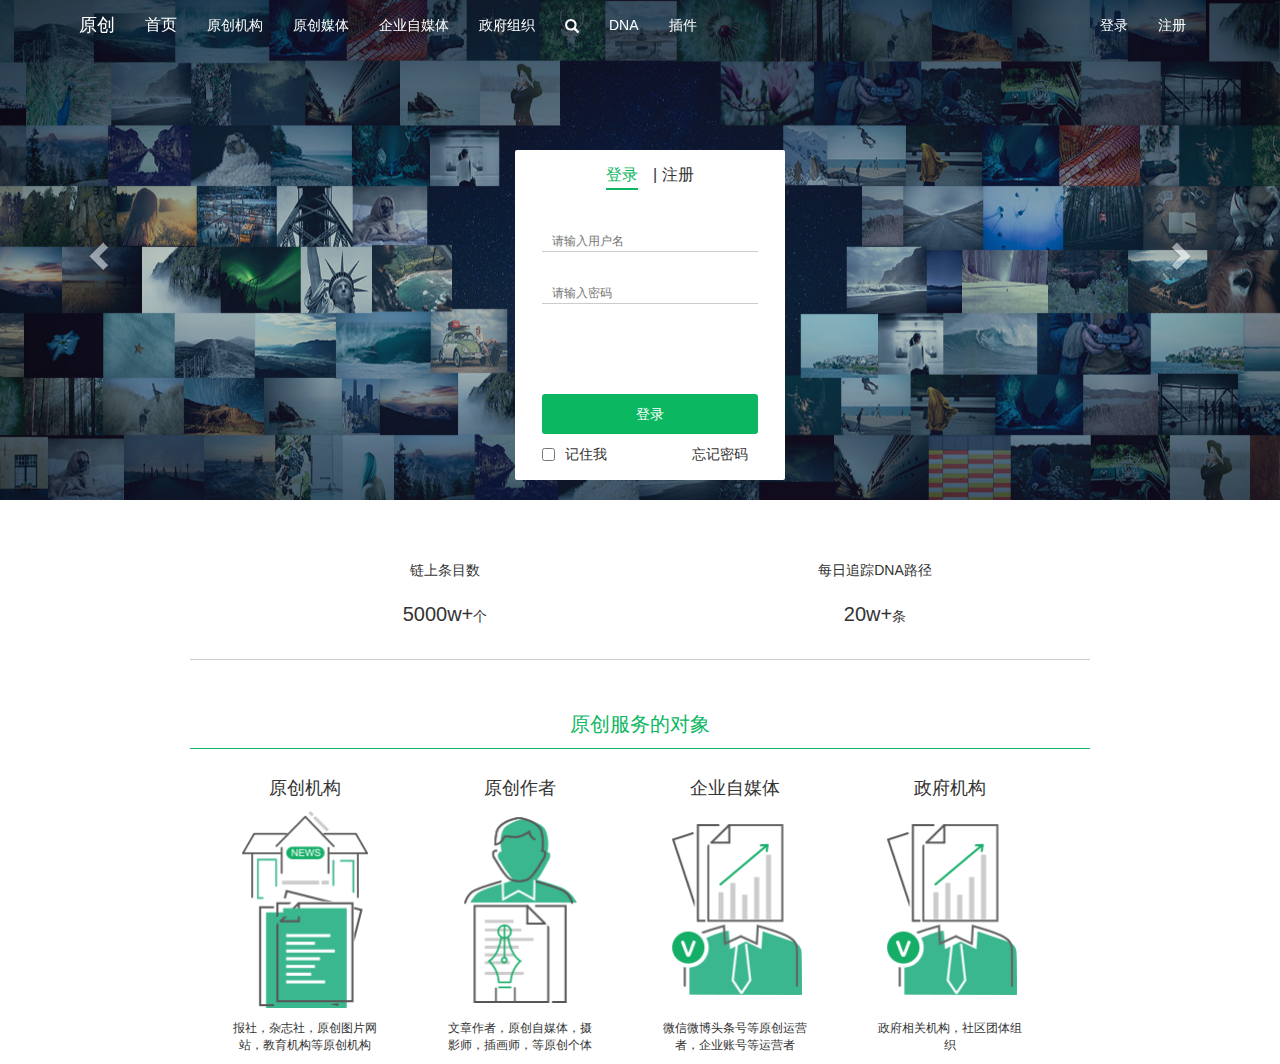
==== static/pc/home/login.html @ b3a371a5 "增加交易部分内容" ====
<!DOCTYPE html>
<html lang="en">
<head>
    <meta charset="UTF-8">
    <title>原创</title>
    <link rel="stylesheet" href="../assets/bootstrap/dist/css/bootstrap.css">
    <style>
        ol,ul{
            list-style: none;
        }
        a{
            text-decoration: none;
            color: #333;
        }
        a:hover{
            text-decoration: none;
        }
        .mybanner{
            width: 100%;
            height: 500px;
        }
        .carousel-inner > .item > img, .carousel-inner > .item > a > img{
              height: 500px;
        }
        .mybanner_Image img{
            width: 100%;
            display: block;

        }

        .yc_top{
            position: relative;
        }
        .yc_top .yc_nav_header{
            margin-bottom: 0px;
            position: absolute;
            width: 100%;
            left: 0;
            top: 0;
            z-index: 99;
        }
        .yc_top .yc_nav_header .yc_nav{
            width: 90%;
            margin: 0 auto;
            background: none;
            border: none;

        }
        .yc_top .yc_nav_header .yc_nav a{
            color: #fff;
        }
        .yc_top .yc_nav_header .yc_navbar_nav li.active a{
            background: none;
            font-size: 16px;
            color: #fff;
        }

        .yc_top .yc_nav_bar{
            position: absolute;
            left: 0;
            bottom: 10px;
            width: 100%;

        }

        .yc_top .yc_login{
              position: absolute;
              left: 50%;
              bottom: 10px;
              width: 270px;
              height: 330px;
              margin-left: -125px;
              background: #fff;
              border-radius: 2px;

        }
        .yc_top .yc_login .yc_login_top{
              height: 50px;
              line-height: 50px;
              text-align: center;
              font-size: 16px;
        }
        .yc_top .yc_login  .yc_login_top a:nth-of-type(1) span{
              margin-right: 10px;
              border-bottom: 2px solid #0cb762;
              color: #0cb762;
              padding-bottom: 5px;
        }

        .yc_top .yc_login .yc_login_top span:nth-of-type(2){
              margin-left: 10px;
        }


        .yc_login_form {

        }

        .yc_login_form div{
             width: 80%;
             margin: 0 auto;
             margin-top: 30px;
        }
        .yc_login_form div:nth-of-type(1) span{

        }
        .yc_login_form div input{
            width: 100%;
            border: none;
            font-size: 12px;
            border-bottom: 1px solid #ccc;
            outline: none;
            -webkit-appearance: none;
            padding-left: 10px;
        }

        .yc_login .yc_login_btn{
            width: 80%;
            margin: 0 auto;
            height: 40px;
            line-height: 40px;
            margin-top: 20px;
            border-radius: 3px;
            background: #0cb762;
            display: block;
            text-align: center;
            color: #fff;
            margin-top: 90px;
        }

        .yc_login_bottom{
              width: 80%;
              margin: 10px auto;
        }

        .yc_login_bottom input{
             float: left;
        }

        .yc_login_bottom a:nth-of-type(1){
             float: left;
             margin-left: 10px;
        }

        .yc_login_bottom a:nth-of-type(2){
             float: right;
             margin-right: 10px;
        }

        .yc_content{
            width: 900px;
            margin: 0 auto;
            padding-top: 40px;
        }
        .yc_content .content_top{
            overflow: hidden;
        }
        .yc_content .content_top  li{
            width: 50%;
            float: left;
            text-align: center;

        }
        .yc_content .content_top  li:nth-child(1){

        }
        .yc_content .content_top  li div{
            margin-top: 20px;
        }
        .yc_content .content_top  li span{
            font-size: 20px;

        }
        .yc_content .yc_content_line{
            width: 900px;
            margin: 30px auto;
            height: 1px;
            background: #ccc;
        }

        .yc_middle{
            width: 100px;
            text-align: center;
            border-bottom: 1px solid #0cb762;
            width: 100%;
            padding-top: 20px;
            color: #0cb762;
            padding-bottom: 10px;
            font-size: 20px;
        }

        .yc_content_bottom{

        }
        .yc_content_bottom ul{

        }
        .yc_content_bottom ul li{
            width: 25%;
            float: left;
        }
        .yc_content_bottom ul li a{
            text-align: center;
        }
        .yc_content_bottom ul li a h3{
            text-align: center;
            width: 70%;
            font-size: 18px;
        }
        .yc_content_bottom ul li a img{
            width: 70%;
        }
        .yc_content_bottom ul li a p{
            font-size: 12px;
            width: 70%;
            margin-top: 10px;
        }


    </style>
</head>
<body>
<div class="layout">
    <div class="yc_top">
        <div class="yc_nav_header">
            <nav class="yc_nav navbar navbar-default">
                <div class="container-fluid">
                    <!-- Brand and toggle get grouped for better mobile display -->
                    <div class="navbar-header">
                        <button type="button" class="navbar-toggle collapsed" data-toggle="collapse" data-target="#bs-example-navbar-collapse-1" aria-expanded="false">
                            <span class="sr-only">Toggle navigation</span>
                            <span class="icon-bar"></span>
                            <span class="icon-bar"></span>
                            <span class="icon-bar"></span>
                        </button>
                        <a class="navbar-brand" href="#">原创</a>
                    </div>

                    <!-- Collect the nav links, forms, and other content for toggling -->
                    <div class="collapse navbar-collapse" id="bs-example-navbar-collapse-1">
                        <ul class="nav navbar-nav yc_navbar_nav">
                            <li class="active"><a href="#">首页</a></li>
                            <li><a href="#">原创机构</a></li>
                            <li><a href="#">原创媒体</a></li>
                            <li><a href="#">企业自媒体</a></li>
                            <li><a href="#">政府组织</a></li>
                            <li><a href="#" class="glyphicon glyphicon-search"></a></li>
                            <li><a href="#">DNA</a></li>
                            <li><a href="#">插件</a></li>
                        </ul>

                        <ul class="nav navbar-nav navbar-right">
                            <li><a href="login.html">登录</a></li>
                            <li><a href="register.html">注册</a></li>
                        </ul>
                    </div><!-- /.navbar-collapse -->
                </div><!-- /.container-fluid -->
            </nav>
        </div>
        <div id="carousel-example-generic" class="yc_banner carousel slide mybanner" data-ride="carousel">


            <!-- Wrapper for slides -->
            <div class="carousel-inner mybanner_Image" role="listbox">
                <div class="item active">
                    <img src="../upload/2.png" alt="...">
                    <div class="carousel-caption">

                    </div>
                </div>
                <div class="item">
                    <img src="../upload/2.png" alt="...">
                    <div class="carousel-caption">

                    </div>
                </div>
                <div class="item">
                    <img src="../upload/2.png" alt="...">
                    <div class="carousel-caption">
                    </div>
                </div>
                <div class="item">
                    <img src="../upload/2.png" alt="...">
                    <div class="carousel-caption">

                    </div>
                </div>

            </div>
            <!-- Controls -->
            <a class="left carousel-control" href="#carousel-example-generic" role="button" data-slide="prev">
                <span class="glyphicon glyphicon-chevron-left" aria-hidden="true"></span>
                <span class="sr-only">Previous</span>
            </a>
            <a class="right carousel-control" href="#carousel-example-generic" role="button" data-slide="next">
                <span class="glyphicon glyphicon-chevron-right" aria-hidden="true"></span>
                <span class="sr-only">Next</span>
            </a>
        </div>
        <div class="yc_nav_bar">
                <div class="yc_login">
                     <div class="yc_login_top">
                         <a href="login.html"><span>登录</span></a> | <a href="register.html"> <span>注册</span></a>
                     </div>
                    <form action="" class="yc_login_form">
                          <div>
                              <span class="icon_user"></span>
                              <input type="text" class="yc_login_username" name="username" placeholder="请输入用户名">
                          </div>
                          <div>
                              <span class="icon_pass"></span>
                              <input type="password" class="yc_login_password" name="identity_id" placeholder="请输入密码">
                          </div>
                    </form>

                    <a href="javascript:;" class="yc_login_btn">
                         登录
                    </a>
                    <div class="yc_login_bottom">
                        <input type="checkbox">
                        <a href="javascript:;">记住我</a>
                        <a href="javascript:;">忘记密码</a>
                    </div>
                </div>
        </div>
    </div>
    <div class="yc_content">
        <ul class="content_top">
            <li>
                <div>链上条目数</div>
                <div><span>5000w+</span>个</div>
            </li>
            <li>
                <div>每日追踪DNA路径</div>
                <div><span>20w+</span>条</div>
            </li>
        </ul>
        <div class="yc_content_line">

        </div>
        <div class="yc_middle">
            原创服务的对象
        </div>
        <div class="yc_content_bottom">
            <ul>
                <li>
                    <a href="">
                        <h3>原创机构</h3>
                        <img src="../upload/yc_1.png" alt="">
                        <p>报社，杂志社，原创图片网站，教育机构等原创机构</p>
                    </a>
                </li>

                <li>
                    <a href="">
                        <h3>原创作者</h3>
                        <img src="../upload/yc_2.png" alt="">
                        <p>文章作者，原创自媒体，摄影师，插画师，等原创个体</p>
                    </a>
                </li>
                <li>
                    <a href="">
                        <h3>企业自媒体</h3>
                        <img src="../upload/yc_3.png" alt="">
                        <p>微信微博头条号等原创运营者，企业账号等运营者</p>
                    </a>
                </li>
                <li>
                    <a href="">
                        <h3>政府机构</h3>
                        <img src="../upload/yc_3.png" alt="">
                        <p>政府相关机构，社区团体组织</p>
                    </a>
                </li>
            </ul>
        </div>
    </div>

</div>
<script src="../assets/jquery/jquery.js"></script>
<script src="../assets/bootstrap/dist/js/bootstrap.js"></script>
<script>
        $(function(){
            $(".yc_login_btn").on("click",function(){

                        var datas=$(".yc_login_form").serializeArray();

                        var params={};

                        for(var i=0;i<datas.length;i++){
                             params[datas[i].name]=datas[i].value
                        }
                        var strParams=JSON.stringify(params);
                        $.ajax({
                            url:"/login",
                            data:strParams,
                            type:"post",
                            contentType:"application/json",
                            success:function(data){
								console.log(data);
                                window.location.href="../user/userindex.html";
                            }
                        })

            });
        });
</script>
</body>
</html>
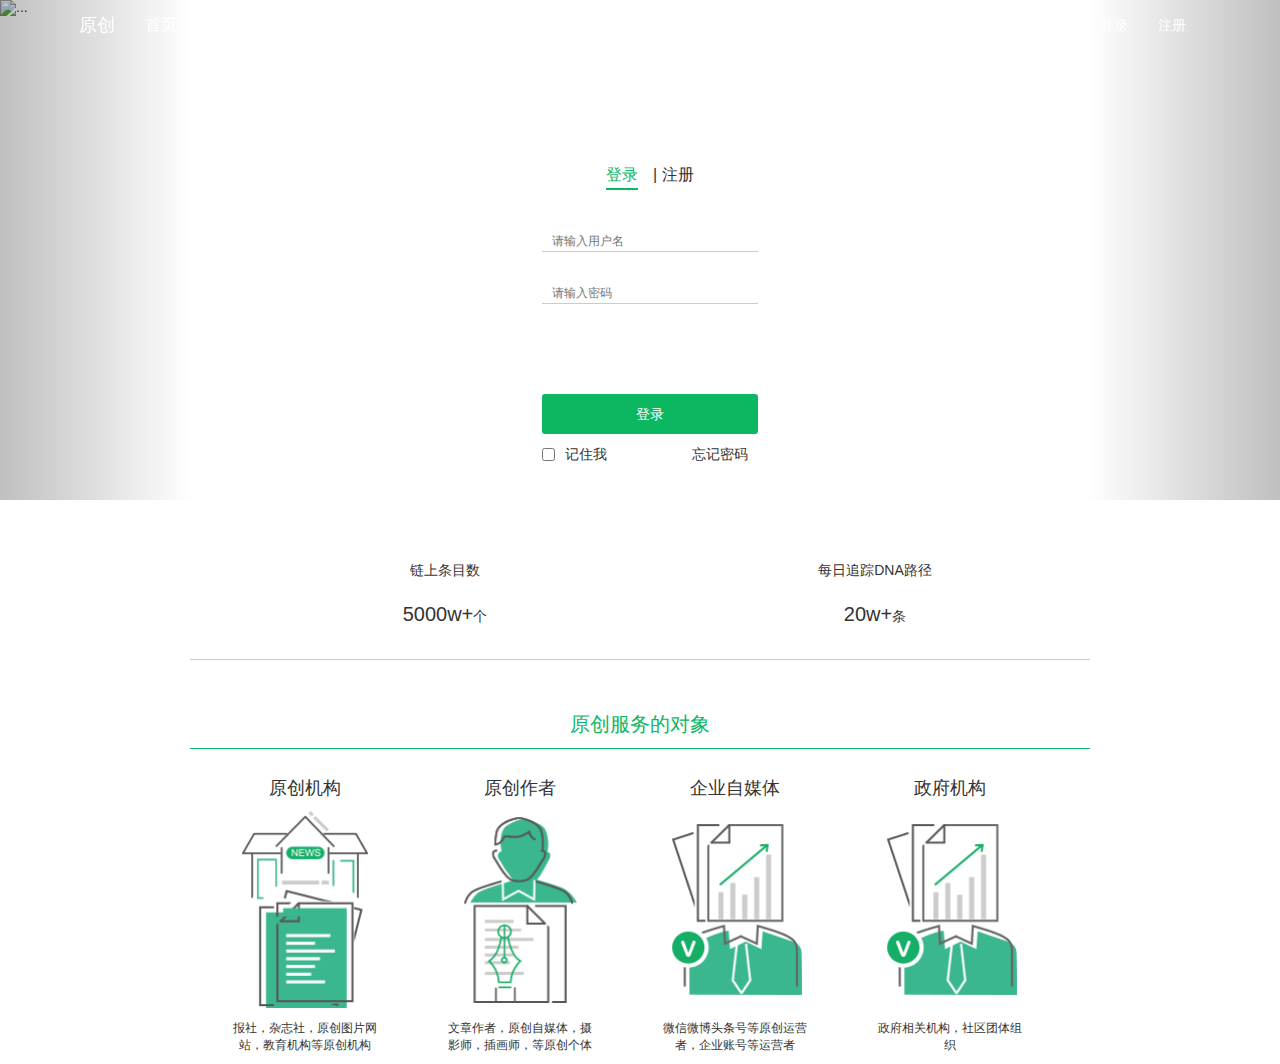
==== commit d720e92c: "添加创建账户就发币" ====
--- a/static/pc/home/login.html
+++ b/static/pc/home/login.html
@@ -384,9 +384,7 @@
             $(".yc_login_btn").on("click",function(){
 
                         var datas=$(".yc_login_form").serializeArray();
-
                         var params={};
-
                         for(var i=0;i<datas.length;i++){
                              params[datas[i].name]=datas[i].value
                         }
@@ -397,8 +395,11 @@
                             type:"post",
                             contentType:"application/json",
                             success:function(data){
-								console.log(data);
-                                window.location.href="../user/userindex.html";
+                                if(data.errno!=0){
+                                     alert(data.errmsg);
+                                }else{
+                                    window.location.href="../user/userindex.html";
+                                }
                             }
                         })
 
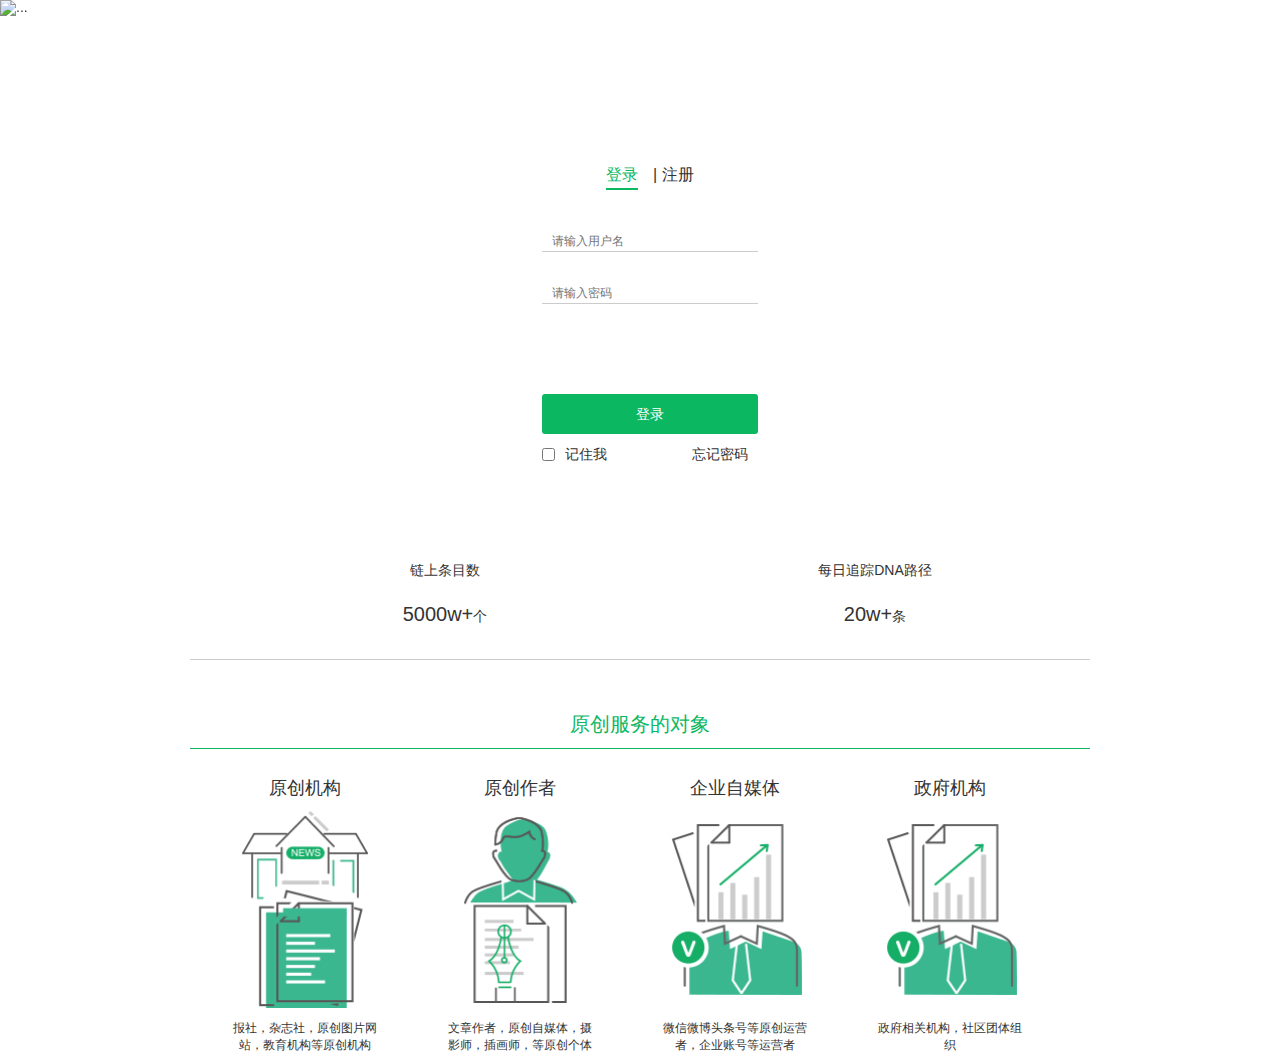
==== commit 786c1ba6: "第二次课" ====
--- a/static/pc/home/login.html
+++ b/static/pc/home/login.html
@@ -244,9 +244,6 @@
                             <li><a href="#">原创媒体</a></li>
                             <li><a href="#">企业自媒体</a></li>
                             <li><a href="#">政府组织</a></li>
-                            <li><a href="#" class="glyphicon glyphicon-search"></a></li>
-                            <li><a href="#">DNA</a></li>
-                            <li><a href="#">插件</a></li>
                         </ul>
 
                         <ul class="nav navbar-nav navbar-right">
@@ -287,15 +284,7 @@
                 </div>
 
             </div>
-            <!-- Controls -->
-            <a class="left carousel-control" href="#carousel-example-generic" role="button" data-slide="prev">
-                <span class="glyphicon glyphicon-chevron-left" aria-hidden="true"></span>
-                <span class="sr-only">Previous</span>
-            </a>
-            <a class="right carousel-control" href="#carousel-example-generic" role="button" data-slide="next">
-                <span class="glyphicon glyphicon-chevron-right" aria-hidden="true"></span>
-                <span class="sr-only">Next</span>
-            </a>
+
         </div>
         <div class="yc_nav_bar">
                 <div class="yc_login">
